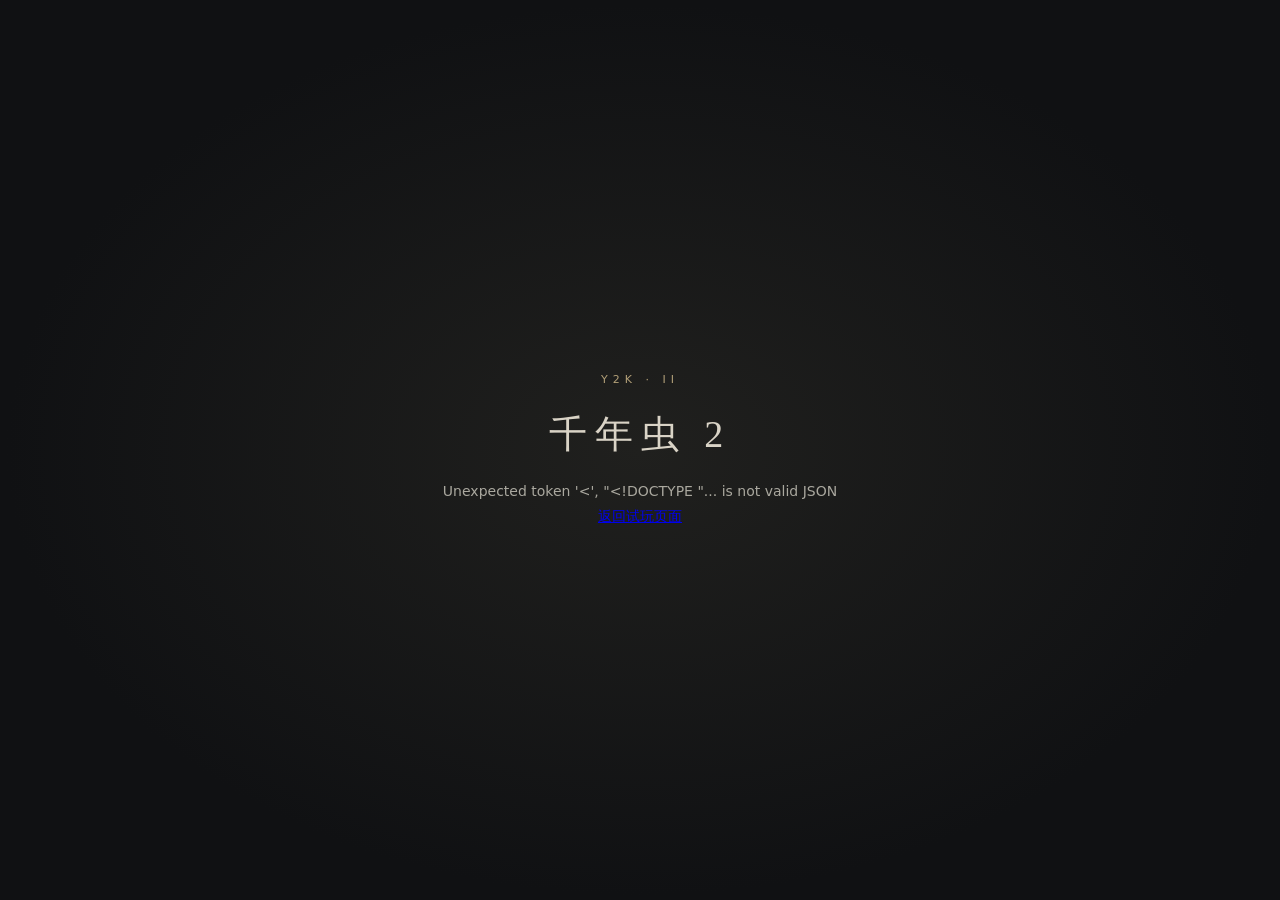
==== player.html @ 30876056 "发布千年虫2付费版 2026-11-10 11:33" ====
<!doctype html><html lang="zh-CN"><head><meta charset="utf-8"><meta name="viewport" content="width=device-width,initial-scale=1"><title>千年虫2 · 载入故事</title><link rel="stylesheet" href="/license.css?v=20261030-ipad1"></head><body class="entry-body"><main class="entry-screen"><div class="entry-mark" aria-hidden="true">Y2K · II</div><h1>千年虫 2</h1><p id="decrypt-status" role="status">正在载入故事…</p><p id="decrypt-return" hidden><a href="/">返回试玩页面</a></p></main><script src="/license-config.js?v=29c25319f915848f"></script><script src="/package-config.js?v=29c25319f915848f"></script><script src="/license-client.js?v=29c25319f915848f"></script><script src="/decrypt-player.js?v=29c25319f915848f"></script></body></html>
---- license.css ----
.license-float{position:fixed;right:16px;top:16px;z-index:25;padding:10px 14px;border:1px solid #9e7c32;border-radius:7px;background:#201e19;color:#f1d9a3;cursor:pointer;font:14px system-ui;min-height:44px}
.license-layer{position:fixed;inset:0;z-index:10000;background:#000b;display:grid;place-items:center;padding:20px;font:16px/1.7 system-ui;color:#eceef3}
.license-dialog{position:relative;box-sizing:border-box;width:100%;max-width:480px;max-height:calc(100dvh - 40px);overflow:auto;padding:26px;border:1px solid #444a57;border-radius:14px;background:#171a20;box-shadow:0 20px 70px #0008}
.license-dialog h2{margin:0 40px 12px 0;font-size:22px}.license-dialog p{color:#bac0cc}.license-close{position:absolute;right:10px;top:10px;width:40px;height:40px;display:grid;place-items:center;padding:0;border:1px solid #444;border-radius:8px;background:#222;color:#ddd;font-size:25px;cursor:pointer}
.license-dialog label{display:block;margin:15px 0 8px}.license-dialog input{box-sizing:border-box;width:100%;padding:13px;background:#0c0e12;border:1px solid #4a5262;border-radius:6px;color:white;font:15px/1.5 monospace}
.license-dialog button[type=submit]{min-height:44px;padding:10px 16px;margin-top:14px;background:#dfc384;border:0;border-radius:6px;color:#1b1916;font:inherit;cursor:pointer}.license-status{min-height:26px;color:#ffb8a5!important}.license-dialog button:disabled{opacity:.5;cursor:wait}

.decrypt-body{margin:0;background:#0d1015;color:#e7eaf0;font:16px/1.7 system-ui}.decrypt-panel{max-width:640px;margin:60px auto;padding:24px}.decrypt-panel a{color:#dfc384}
.entry-body{margin:0;background:#101113;color:#d9d3c6;font:16px/1.8 system-ui}.entry-screen{box-sizing:border-box;min-height:100svh;display:flex;flex-direction:column;align-items:center;justify-content:center;padding:28px;text-align:center;background:radial-gradient(ellipse at center,#20201e 0,#101113 70%)}.entry-mark{font-size:11px;letter-spacing:5px;color:#b3a078}.entry-screen h1{font:normal 38px/1.5 "Noto Serif SC",SimSun,serif;letter-spacing:8px;margin:16px 0}.entry-screen p{font-size:14px;color:#aaa89f;margin:0}.entry-screen button{margin:20px 6px 0;padding:10px 20px;border:1px solid #555246;border-radius:5px;background:#20211f;color:#dfd6c0;font:inherit;min-height:44px;cursor:pointer}

input,textarea{-webkit-user-select:text;user-select:text}
@media(any-pointer:coarse){input:not([readonly]),textarea:not([readonly]){font-size:16px!important;min-height:32px;touch-action:manipulation}}
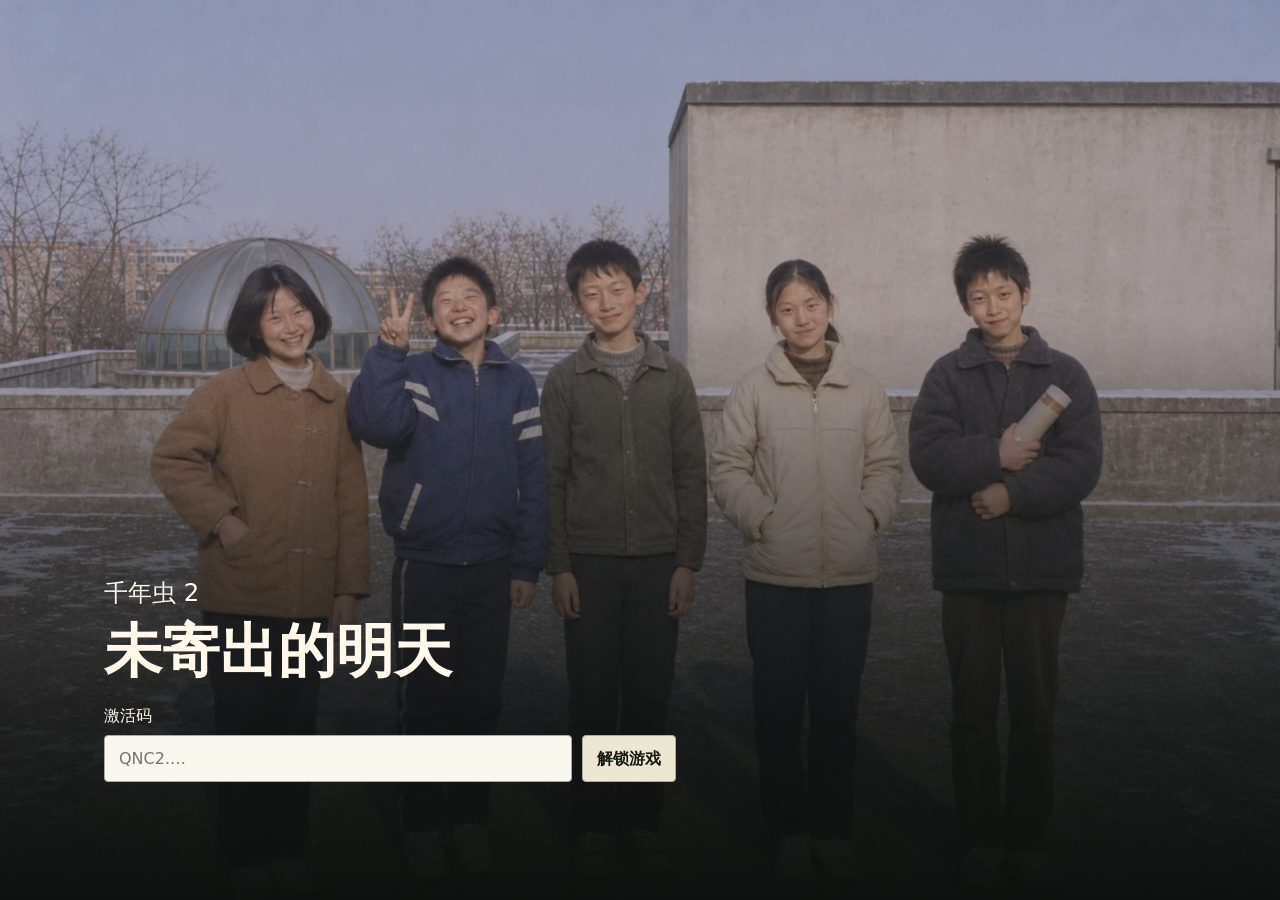
==== commit 615480ff: "发布《千年虫2：未寄出的明天》加密修订版" ====
--- a/player.html
+++ b/player.html
@@ -1 +1 @@
-<!doctype html><html lang="zh-CN"><head><meta charset="utf-8"><meta name="viewport" content="width=device-width,initial-scale=1"><title>千年虫2 · 载入故事</title><link rel="stylesheet" href="/license.css?v=20261030-ipad1"></head><body class="entry-body"><main class="entry-screen"><div class="entry-mark" aria-hidden="true">Y2K · II</div><h1>千年虫 2</h1><p id="decrypt-status" role="status">正在载入故事…</p><p id="decrypt-return" hidden><a href="/">返回试玩页面</a></p></main><script src="/license-config.js?v=29c25319f915848f"></script><script src="/package-config.js?v=29c25319f915848f"></script><script src="/license-client.js?v=29c25319f915848f"></script><script src="/decrypt-player.js?v=29c25319f915848f"></script></body></html>
+<!doctype html><html lang="zh-CN"><head><meta charset="utf-8"><title>千年虫 2：未寄出的明天</title><meta http-equiv="refresh" content="0;url=./"><script>location.replace('./'+location.search+location.hash);</script></head><body><a href="./">进入游戏</a></body></html>
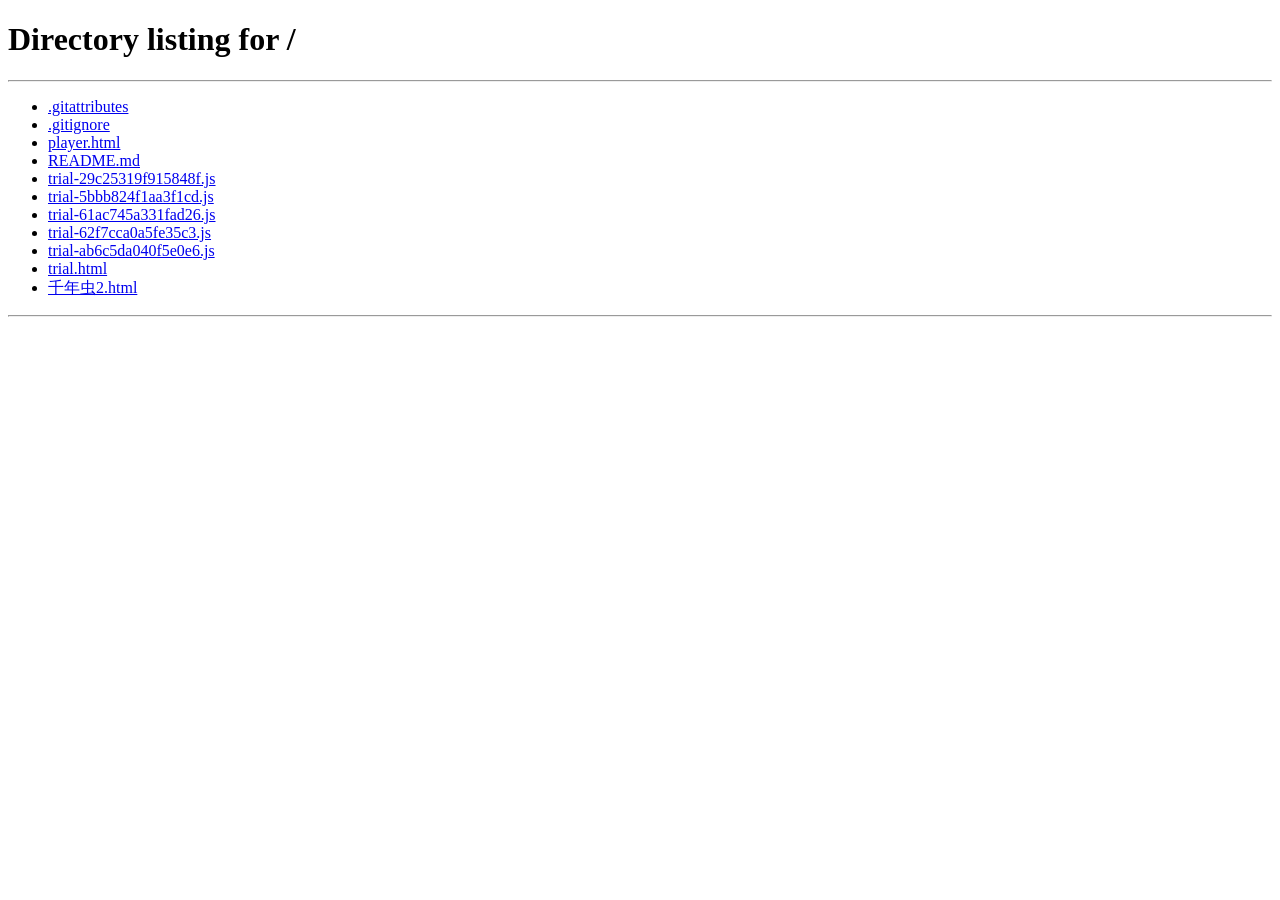
==== commit 114f4adc: "发布千年虫2完整修订版，移除旧付费入口和加密资源" ====
--- a/player.html
+++ b/player.html
@@ -1 +1,5 @@
-<!doctype html><html lang="zh-CN"><head><meta charset="utf-8"><title>千年虫 2：未寄出的明天</title><meta http-equiv="refresh" content="0;url=./"><script>location.replace('./'+location.search+location.hash);</script></head><body><a href="./">进入游戏</a></body></html>
+<!doctype html><html lang="zh-CN"><head><meta charset="utf-8">
+<title>千年虫 2：未寄出的明天</title>
+<script>location.replace('./' + location.search + location.hash);</script>
+<meta http-equiv="refresh" content="0;url=./"></head>
+<body><a href="./">进入游戏</a></body></html>
